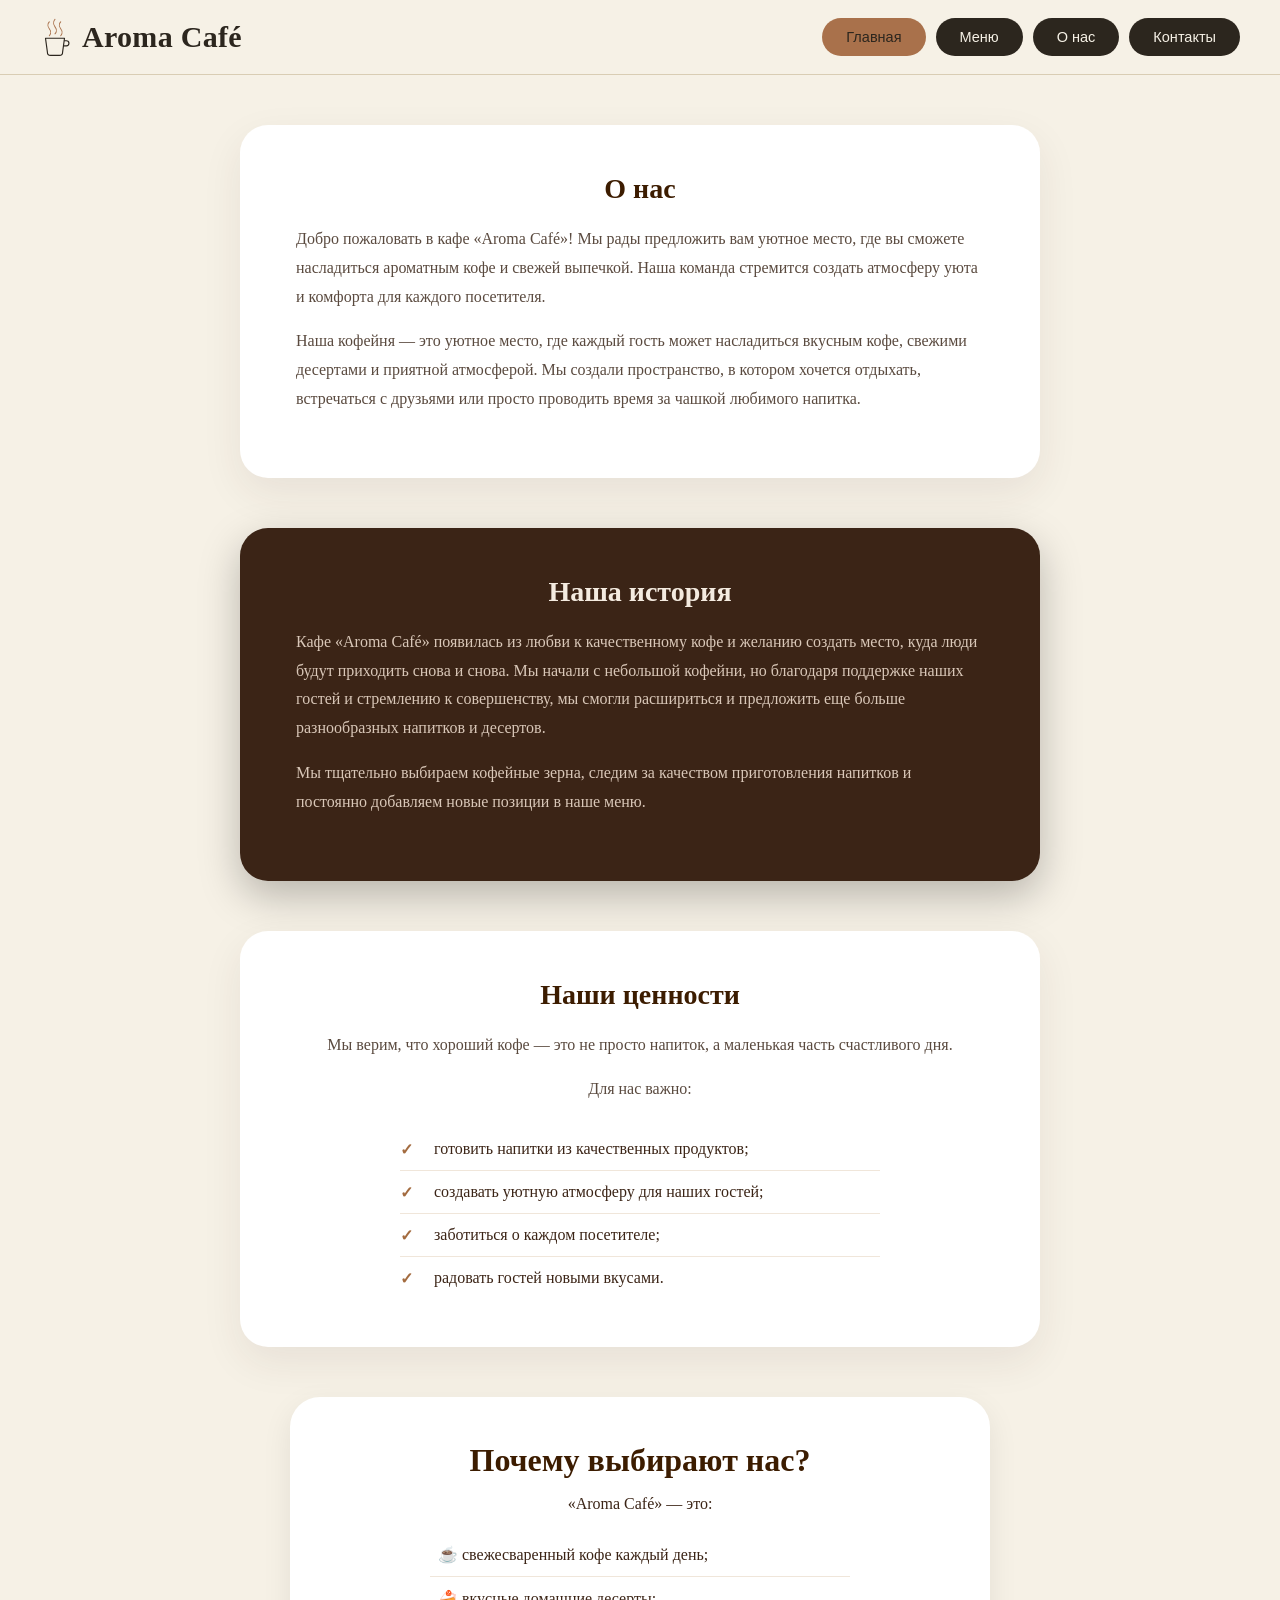
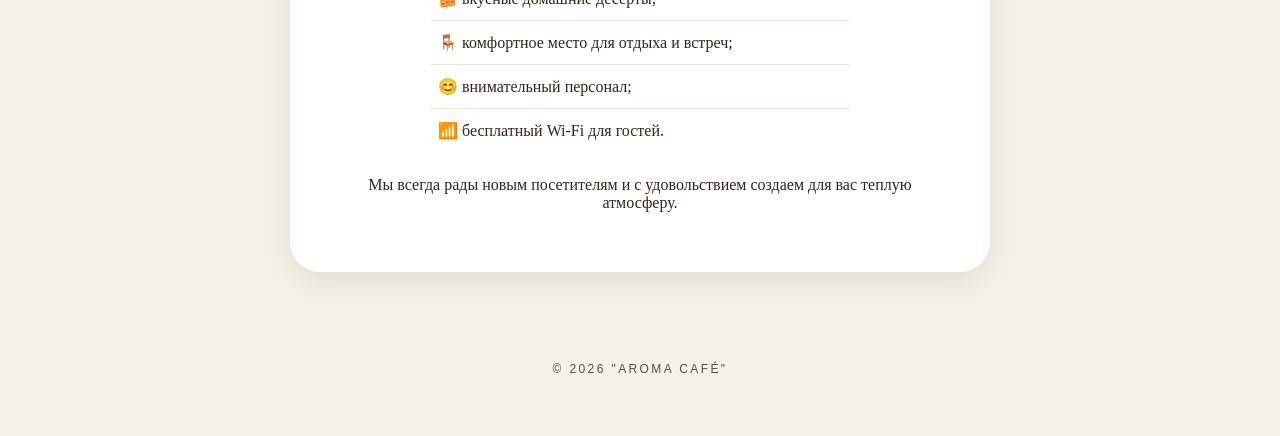
==== about.html @ 054bdc5b "Add files via upload" ====
<!DOCTYPE html>
<html lang="ru">
    <head>
    <meta charset="UTF-8">
    <meta name="viewport" content="width=device-width, initial-scale=1.0">
    <title>О кафе  </title>
    <link rel="stylesheet" href="style.css">
</head>
<body>
   <header>
    <a href="#" class="brand">
      <svg viewBox="0 0 46 60" fill="none" xmlns="http://www.w3.org/2000/svg">
        <path d="M14 6C14 6 9 11 14 17C19 23 14 28 14 28" stroke="#a9714b" stroke-width="1.6" stroke-linecap="round"/>
        <path d="M23 2C23 2 18 8 23 14C28 20 23 25 23 25" stroke="#a9714b" stroke-width="1.6" stroke-linecap="round"/>
        <path d="M32 6C32 6 27 11 32 17C37 23 32 28 32 28" stroke="#a9714b" stroke-width="1.6" stroke-linecap="round"/>
        <path d="M8 32H38L35 54C35 56.7614 32.7614 59 30 59H16C13.2386 59 11 56.7614 11 54L8 32Z" stroke="#2c261e" stroke-width="1.8" stroke-linejoin="round"/>
        <path d="M38 36H41C43.2091 36 45 37.7909 45 40C45 42.2091 43.2091 44 41 44H36.5" stroke="#2c261e" stroke-width="1.8" stroke-linecap="round"/>
      </svg>
      <span>Aroma Сafé</span>
    </a>
    <nav>
      <a href="index.html" class="active">Главная</a>
      <a href="menu.html">Меню</a>
      <a href="about.html">О нас</a>
      <a href="contact.html">Контакты</a>
    </nav>
  </header>
        <main>
            <section class="about-us ">
<h2>О нас</h2>
<p>Добро пожаловать в кафе «Aroma Сafé»! Мы рады предложить вам уютное место, где вы сможете насладиться ароматным кофе и свежей выпечкой. Наша команда стремится создать атмосферу уюта и комфорта для каждого посетителя.</p>
<p>Наша кофейня — это уютное место, где каждый гость может насладиться вкусным кофе, свежими десертами и приятной атмосферой. Мы создали пространство, в котором хочется отдыхать, встречаться с друзьями или просто проводить время за чашкой любимого напитка.</p>
</section>
<section class="history ">
<h2>Наша история</h2>
<p>Кафе «Aroma Сafé» появилась из любви к качественному кофе и желанию создать место, куда люди будут приходить снова и снова. Мы начали с небольшой кофейни, но благодаря поддержке наших гостей и стремлению к совершенству, мы смогли расшириться и предложить еще больше разнообразных напитков и десертов.</p>
<p>Мы тщательно выбираем кофейные зерна, следим за качеством приготовления напитков и постоянно добавляем новые позиции в наше меню.</p>
</section>
<section class="values ">
<h2>Наши ценности</h2>
<p>Мы верим, что хороший кофе — это не просто напиток, а маленькая часть счастливого дня.</p>
<p>Для нас важно:</p>
<ul>
    <li>готовить напитки из качественных продуктов;</li>
    <li>создавать уютную атмосферу для наших гостей;</li>  
    <li>заботиться о каждом посетителе;</li>
    <li>радовать гостей новыми вкусами.</li>
    </ul>
</section>
<section class="why-choose-us">
    <h2>Почему выбирают нас?</h2>
    <p>«Aroma Сafé» — это:</p>
    <ul>
        <li>☕ свежесваренный кофе каждый день; </li>
        <li>🍰 вкусные домашние десерты; </li>
        <li>🪑 комфортное место для отдыха и встреч;</li>
        <li>😊 внимательный персонал;</li>
        <li>📶 бесплатный Wi-Fi для гостей.</li>
        </ul>
        <p>Мы всегда рады новым посетителям и с удовольствием создаем для вас теплую атмосферу.</p>
</section>
</main>
<footer>© 2026 "Aroma Сafé"</footer>
</body>
</html>
---- style.css ----
body {
    font-family: Arial, sans-serif;
    background-color: #fbf9f7;
    color: #3b2416;
}
 header{
    position: sticky;
    top: 0;
    z-index: 50;
    display:flex;
    align-items:center;
    justify-content:space-between;
    gap: 24px;
    padding: 18px 40px;
    background: var(--cream);
    border-bottom: 1px solid var(--line);
  }
 
  .brand{
    display:flex;
    align-items:center;
    gap: 12px;
    text-decoration:none;
    color: var(--ink);
  }
  .brand svg{ width: 30px; height: 38px; flex-shrink: 0; }
  .brand span{
    font-family:'Playfair Display', serif;
    font-weight: 600;
    font-size: 30px;
    letter-spacing: 0.01em;
  }
 
  nav{
    display:flex;
    align-items:center;
    gap: 10px;
    flex-wrap: wrap;
  }
  nav a{
    font-family:'Jost', sans-serif;
    font-size: 14.5px;
    font-weight: 500;
    color: var(--cream);
    text-decoration:none;
    background: var(--ink);
    padding: 11px 24px;
    border-radius: 999px;
    transition: background .25s ease, color .25s ease;
    white-space: nowrap;
  }
  nav a:hover{ background: #46392a; }
  nav a.active{
    background: var(--copper);
    color: var(--ink);
  }
 
  @media (max-width: 720px){
    header{
      flex-direction: column;
      align-items: flex-start;
      padding: 16px 20px;
    }
    nav{ width: 100%; justify-content: flex-start; }
    nav a{ padding: 9px 16px; font-size: 13.5px; }
  }
.hero {
    min-height: 100vh;
    display: flex;
    align-items: center;
    padding-left: 100px;
    padding-top: 90px;
    position: relative;
    overflow: hidden;
}

.hero-image {
    position: absolute;
    width: 100%;
    height: 100%;
    top: 0;
    left: 0;
}

.hero-image img {
    width: 100%;
    height: 100%;
    object-fit: cover;
    object-position: center;
}

.hero-content {
    color: white;
    position: relative;
    z-index: 2;
    max-width: 650px;
}

.hero-content h1{

    font-size:65px;

    line-height:1.2;

}

.hero-content p{

    margin:30px 0;

    font-size:22px;

    line-height:1.7;

}
.hero-btn{

    display:inline-block;

    padding:18px 40px;

    background:white;

    color:black;

    border-radius:10px;

    text-decoration:none;

}

main {
    padding-top: 0px;
}
.abouting{
    background: var(--bg-card);
    max-width: 900px;
    width: 100%;
    border-radius: 32px;
    padding: 40px 40px 56px;
    box-shadow: 0 20px 50px rgba(62, 42, 32, 0.08);
}

 .about-image{
    flex:1;
}

.about-image img{
    width: 800px;
    height: 300px;
    border-radius:25px;
    box-shadow:0 15px 40px rgba(0,0,0,.2);
    transition:.5s;
}

.about-image img:hover{
    transform:scale(1.04);
}
.about-text{
  text-align: center;
  flex:1;
}

.about-text h2{
  font-family: 'Fraunces', serif;
    font-weight: 600;
    font-size: clamp(28px, 4vw, 40px);
    color: var(--coffee-heading);
    margin: 0 0 28px;
    position: relative;
    display: inline-block;
}

.about-text h2::after{
  content: "";
    display: block;
    width: 46px;
    height: 3px;
    background: var(--coffee-btn);
    border-radius: 2px;
    margin: 14px auto 0;
    opacity: 0.6;
}

.about-text p{
  color: var(--coffee-body);
    font-size: 17px;
    line-height: 1.7;
    max-width: 640px;
    margin: 0 auto 18px;
  }

.about-text p:last-of-type{
  margin-bottom: 34px;
}

.button{
  display: inline-block;
  background: #5B3D2A;
  color: #F7F1E8;
  font-family: 'Nunito Sans', sans-serif;
  font-weight: 700;
  font-size: 15px;
  letter-spacing: 0.3px;
  text-decoration: none;
  padding: 15px 34px;
  border-radius: 999px;
  border: none;
  cursor: pointer;
  transition: background 0.25s ease, transform 0.25s ease, box-shadow 0.25s ease;
  box-shadow: 0 8px 20px rgba(91, 61, 42, 0.25);
}

.button:hover{
  background: #452D1E;
  transform: translateY(-2px);
  box-shadow: 0 12px 26px rgba(91, 61, 42, 0.32);
}

.button:focus-visible{
  outline: 3px solid #C9A27A;
  outline-offset: 3px;
}

@media (max-width: 640px){
  .abouting{
    padding: 24px 20px 40px;
    border-radius: 24px;
  }
  
  .about-text p{
    font-size: 15.5px;
  }
}
.buttons {
    padding: 12px 24px;
    background-color: #6f4e37 ;
    color: #fff;
    text-decoration: none;
    border-radius: 24px;
    font-size: 15px;
    font-weight: 600;
    cursor: pointer;
    width: 180px;
    display: block;
    text-align: center;
     margin: 30px auto;
}
.buttons:hover {
    background-color: #5a3e2d;
}
.advantages{
    padding: 80px 40px;
    text-align: center;
}

.advantages h2{
    font-size: 40px;
    color: #5b3a29;
    margin-bottom: 50px;
}

.advantages-container{
    display: flex;
    justify-content: center;
    flex-wrap: nowrap;
    gap: 20px;
    max-width: 1200px;
    margin: 0 auto;
}

.advantage-card{
    flex: 1 1 0;
    min-width: 0;
    padding: 36px 24px;
    background: #fff;
    border-radius: 20px;
    box-shadow: 0 8px 24px rgba(62, 42, 32, 0.06);
    transition: transform 0.3s ease, box-shadow 0.3s ease;
}

.advantage-card:hover{
    transform: translateY(-8px);
    box-shadow: 0 16px 36px rgba(62, 42, 32, 0.14);
}

.icon{
    width: 48px;
    height: 48px;
    display: flex;
    align-items: center;
    justify-content: center;
    margin: 0 auto 16px;
    background: #F4EBE0;
    border-radius: 50%;
    font-size: 20px;
}

.advantage-card h3{
    margin-bottom: 12px;
    color: #6f4e37;
    font-size: 18px;
}

.advantage-card p{
    color: #666;
    line-height: 1.6;
    font-size: 15px;
}
.abouting {
    background-color: #ffffff;
    padding: 30px;
    text-align: center;
    border-radius: 50px;
    margin: 30px auto;
    display: flex;
    flex-direction: column;
    align-items: center;
}
.about-intro {
    background-color: #ffffff;
    font-size: 20px;
    display: flex;
    flex-direction: column;
    align-items: center;
    color: #342419;
    margin-bottom: 20px;
    text-align: center;
    border-radius: 40px;
    padding: 30px;
    margin: 30px auto;
}
.font {
    font-size: 40px;
    color: #3b2416;
}
.contacts{
    padding: 80px 40px;
    text-align: center;
}

.contacts h2{
    font-size: 40px;
    color: #5b3a29;
    margin-bottom: 50px;
}

.contact-container{
    display: flex;
    justify-content: center;
    align-items: stretch;
    gap: 30px;
    max-width: 1100px;
    margin: 0 auto;
}

.contact-card{
    background: #fff;
    padding: 40px;
    border-radius: 24px;
    box-shadow: 0 10px 30px rgba(62, 42, 32, 0.08);
    flex: 1;
    text-align: left;
    display: flex;
    flex-direction: column;
    justify-content: center;
}

.contact-item{
    display: flex;
    align-items: flex-start;
    gap: 18px;
    margin-bottom: 28px;
}

.contact-item:last-child{
    margin-bottom: 0;
}

.contact-item span{
    width: 44px;
    height: 44px;
    flex-shrink: 0;
    display: flex;
    align-items: center;
    justify-content: center;
    background: #F4EBE0;
    border-radius: 50%;
    font-size: 20px;
}

.contact-item h3{
    margin: 0 0 4px;
    color: #6f4e37;
    font-size: 17px;
}

.contact-item p{
    margin: 0;
    color: #555;
    font-size: 15px;
    line-height: 1.6;
}

.map{
    flex: 1;
    display: flex;
    flex-direction: column;
}

.map h3{
    color: #6f4e37;
    font-size: 20px;
    margin: 0 0 16px;
    text-align: center;
}

.map iframe{
    width: 100%;
    flex: 1;
    border-radius: 24px;
    box-shadow: 0 10px 30px rgba(62, 42, 32, 0.08);
    display: block;
}
.footer p {
    background-color: #f8f1e7;
    color: #000000;
    text-align: center;
    padding: 20px 0;
}
:root{
    --cream: #f6f1e6;
    --cream-deep: #efe7d6;
    --ink: #2c261e;
    --ink-soft: #57503f;
    --copper: #a9714b;
    --copper-soft: #c79068;
    --line: #d9cdb4;
  }

  *{box-sizing:border-box; margin:0; padding:0;}

  body{
    background: var(--cream);
    color: var(--ink);
    font-family:'Cormorant Garamond', serif;
    -webkit-font-smoothing: antialiased;
  }

  .eyebrow{
    font-family:'Jost', sans-serif;
    font-size: 13px;
    letter-spacing: 0.35em;
    text-transform: uppercase;
    color: var(--copper);
    font-weight: 500;
  }

  .hero{
    min-height: 92vh;
    display:flex;
    flex-direction:column;
    align-items:center;
    justify-content:center;
    text-align:center;
    padding: 60px 24px;
    position:relative;
    overflow:hidden;
  }

  .hero::before{
    content:"";
    position:absolute;
    top:-120px; left:50%;
    transform:translateX(-50%);
    width:560px; height:560px;
    background: radial-gradient(circle, rgba(169,113,75,0.10) 0%, rgba(169,113,75,0) 70%);
    pointer-events:none;
  }

  .steam{
    width: 46px;
    height: 60px;
    margin-bottom: 22px;
    opacity: 0.85;
  }

  .hero .eyebrow{ margin-bottom: 22px; }

  .hero h1{
    font-family:'Playfair Display', serif;
    font-weight: 500;
    font-size: clamp(48px, 9vw, 92px);
    line-height: 1;
    letter-spacing: -0.01em;
  }
  .hero h1 em{
    font-style: italic;
    font-weight: 500;
    color: var(--copper);
  }

  .divider{
    display:flex;
    align-items:center;
    gap: 14px;
    margin: 34px 0 22px;
  }
  .divider .bar{
    width: 90px;
    height: 1px;
    background: var(--line);
  }
  .divider .diamond{
    width: 7px; height: 7px;
    background: var(--copper);
    transform: rotate(45deg);
  }

  .menu-link{
    font-family:'Jost', sans-serif;
    font-size: 13px;
    letter-spacing: 0.3em;
    text-transform: uppercase;
    color: var(--ink);
    text-decoration:none;
    font-weight: 500;
    border-bottom: 1px solid var(--ink);
    padding-bottom: 4px;
    transition: color .25s ease, border-color .25s ease;
  }
  .menu-link:hover{ color: var(--copper); border-color: var(--copper); }

  /* ---------- MENU ---------- */
  .menu-section{
    max-width: 980px;
    margin: 0 auto;
    padding: 100px 24px 120px;
  }

  .menu-header{
    text-align:center;
    margin-bottom: 70px;
  }
  .menu-header .eyebrow{ margin-bottom: 18px; }
  .menu-header h2{
    font-family:'Playfair Display', serif;
    font-style: italic;
    font-weight: 500;
    font-size: clamp(36px, 5vw, 54px);
    color: var(--ink);
  }

  .category{
    margin-bottom: 76px;
  }
  .category:last-child{ margin-bottom: 0; }

  .category-title{
    display:flex;
    align-items:center;
    gap: 18px;
    margin-bottom: 40px;
  }
  .category-title h3{
    font-family:'Playfair Display', serif;
    font-weight: 600;
    font-size: 28px;
    letter-spacing: 0.06em;
    text-transform: uppercase;
    color: var(--copper);
    white-space: nowrap;
  }
  .category-title .rule{
    flex:1;
    height:1px;
    background: var(--line);
  }

  .items{
    display:grid;
    grid-template-columns: 1fr 1fr;
    column-gap: 56px;
    row-gap: 34px;
  }

  .item{
    display:flex;
    flex-direction:column;
  }
  .item-top{
    display:flex;
    align-items:baseline;
    gap: 10px;
  }
  .item-name{
    font-family:'Playfair Display', serif;
    font-weight: 500;
    font-size: 22px;
    color: var(--ink);
    white-space: nowrap;
  }
  .item-leader{
    flex:1;
    border-bottom: 1.5px dotted var(--line);
    transform: translateY(-5px);
  }
  .item-price{
    font-family:'Jost', sans-serif;
    font-size: 17px;
    font-weight: 500;
    color: var(--copper);
    white-space: nowrap;
  }
  .item-desc{
    margin-top: 6px;
    font-size: 17px;
    line-height: 1.45;
    color: var(--ink-soft);
    font-style: italic;
  }

  footer{
    text-align:center;
    padding: 40px 24px 60px;
    font-family:'Jost', sans-serif;
    font-size: 12px;
    letter-spacing: 0.2em;
    text-transform: uppercase;
    color: var(--ink-soft);
  }

  @media (max-width: 640px){
    .items{ grid-template-columns: 1fr; }
    .menu-section{ padding: 70px 20px 90px; }
    .category-title h3{ font-size: 22px; }
  }
    
.special-offers{
    max-width: 700px;
    width: 90%;
    margin: 60px auto;
    padding: 48px 56px;
    background: #fff;
    border-radius: 28px;
    box-shadow: 0 20px 50px rgba(0, 0, 0, 0.2);
    text-align: center;
}

.special-offers h2{
    color: #5b3a29;
    font-size: 28px;
    margin: 0 0 16px;
}

.special-offers > p{
    color: #555;
    font-size: 16px;
    line-height: 1.7;
    max-width: 560px;
    margin: 0 auto 24px;
}

.special-offers ul{
    list-style: none;
    padding: 0;
    margin: 0 auto 28px;
    max-width: 480px;
    text-align: left;
}

.special-offers li{
    padding: 14px 0 14px 34px;
    position: relative;
    border-bottom: 1px solid #f0e6da;
    color: #444;
    font-size: 15px;
}

.special-offers li:last-child{
    border-bottom: none;
}

.special-offers li::before{
    content: "☕";
    position: absolute;
    left: 0;
    top: 12px;
}
.special-offers {
    background-color: #fbfbfbfe;
    padding: 20px;
    border-radius: 20px;
    margin-top: 30px;
    font-family: Arial, sans-serif;
    font-size: 17px;
}
.why-choose-us{
    background: #ffffff;
    text-align: center;
    border-radius: 30px;
    max-width: 700px;
    margin: 50px auto;
    padding: 45px 40px 40px;
    box-shadow: 0 10px 30px rgba(0,0,0,.08);
}

.why-choose-us h2{
    color: #3c1c00;
    font-size: 32px;
    margin-bottom: 16px;
}

.why-choose-us > p{
    color: #3b2416;
    font-size: 16px;
    margin-bottom: 20px;
}

.why-choose-us ul{
    list-style: none;
    padding: 0;
    margin: 0 auto 24px;
    max-width: 420px;
    text-align: left;
}

.why-choose-us li{
    padding: 12px 0 12px 8px;
    font-size: 16px;
    color: #3b2416;
    border-bottom: 1px solid #f0e6da;
}

.why-choose-us li:last-child{
    border-bottom: none;
}
.about-us,
.history,
.values{
    max-width: 800px;
    margin: 50px auto;
    padding: 48px 56px;
    border-radius: 28px;
    text-align: left;
}

.about-us h2,
.history h2,
.values h2{
    font-family: Georgia, serif;
    font-size: 28px;
    margin: 0 0 20px;
    text-align: center;
}

.about-us p,
.history p,
.values p{
    font-size: 16px;
    line-height: 1.8;
    margin: 0 0 16px;
}

/* блок 1 — светлый, "визитка" */
.about-us{
    background: #fff;
    box-shadow: 0 15px 40px rgba(62, 42, 32, 0.08);
}
.about-us h2{
    color: #3c1c00;
}
.about-us p{
    color: #5a4a3f;
}

/* блок 2 — тёмный акцент, "история" читается как рассказ */
.history{
    background: #3b2416;
    box-shadow: 0 15px 40px rgba(0, 0, 0, 0.25);
}
.history h2{
    color: #f4ebe0;
}
.history p{
    color: #d9c7b8;
}

/* блок 3 — светлый, но с выделенным списком-манифестом */
.values{
    background: #fff;
    box-shadow: 0 15px 40px rgba(62, 42, 32, 0.08);
    text-align: center;
}
.values h2{
    color: #3c1c00;
}
.values > p{
    color: #5a4a3f;
    text-align: center;
}

.values ul{
    list-style: none;
    padding: 0;
    margin: 24px auto 0;
    max-width: 480px;
    text-align: left;
}

.values li{
    padding: 12px 0 12px 34px;
    position: relative;
    color: #3b2416;
    font-size: 16px;
    border-bottom: 1px solid #f0e6da;
}

.values li:last-child{
    border-bottom: none;
}

.values li::before{
    content: "✓";
    position: absolute;
    left: 0;
    color: #a36b3f;
    font-weight: bold;
}
.advantages{
    padding:80px 40px;
    text-align:center;
}

.advantages h2{
    font-size:40px;
    color:#5b3a29;
    margin-bottom:50px;
}

.advantages-container{
    display:flex;
    justify-content:center;
    flex-wrap:wrap;
    gap:30px;
}

.advantage-card{
    width:250px;
    padding:30px;
    background:white;
    border-radius:20px;
    box-shadow:0 10px 25px rgba(0,0,0,.15);
    transition:.3s;
}

.advantage-card:hover{
    transform:translateY(-10px);
    box-shadow:0 15px 35px rgba(0,0,0,.2);
}

.icon{
    font-size:50px;
    margin-bottom:20px;
}

.advantage-card h3{
    margin-bottom:15px;
    color:#6f4e37;
}

.advantage-card p{
    color:#666;
    line-height:1.6;
}
 .contact-section{
    max-width: 1100px;
    margin: 0 auto;
    padding: 100px 24px 60px;
  }
 
  .contact-grid{
    display:grid;
    grid-template-columns: 1fr 1fr;
    gap: 32px;
  }
 
  .contact-card{
    border-radius: 22px;
    padding: 46px 44px;
  }
  .contact-card.light{
    background: #fff;
    box-shadow: 0 18px 40px rgba(44,38,30,0.06);
  }
  .contact-card.dark{
    background: var(--ink);
    color: var(--cream);
  }
 
  .contact-card h2{
    font-family:'Playfair Display', serif;
    font-weight: 600;
    font-size: 26px;
    margin-bottom: 18px;
    color: var(--ink);
  }
  .contact-card.dark h2{ color: var(--cream); }
 
  .contact-card > p{
    font-size: 17px;
    line-height: 1.65;
    color: var(--ink-soft);
  }
 
  .contact-item{
    display:flex;
    align-items:flex-start;
    gap: 16px;
    margin-top: 26px;
  }
  .contact-item:first-of-type{ margin-top: 30px; }
  .contact-item .icon-badge{
    width: 44px;
    height: 44px;
    border-radius: 50%;
    background: rgba(255,255,255,0.08);
    display:flex;
    align-items:center;
    justify-content:center;
    flex-shrink:0;
  }
  .contact-item .icon-badge svg{ width: 19px; height: 19px; }
  .contact-item .label{
    font-family:'Jost', sans-serif;
    font-size: 12px;
    letter-spacing: 0.15em;
    text-transform: uppercase;
    color: var(--copper-soft);
    margin-bottom: 4px;
  }
  .contact-item .value{
    font-family:'Playfair Display', serif;
    font-weight: 600;
    font-size: 18px;
    color: var(--cream);
  }
 
  .hours-section{
    max-width: 1100px;
    margin: 0 auto;
    padding: 40px 24px 120px;
    text-align:center;
  }
  .hours-section h2{
    font-family:'Playfair Display', serif;
    font-weight: 600;
    font-size: 34px;
    margin-bottom: 48px;
  }
  .hours-grid{
    display:grid;
    grid-template-columns: 1fr 1fr;
    gap: 28px;
    max-width: 720px;
    margin: 0 auto;
  }
  .hours-card{
    border-radius: 20px;
    padding: 38px 24px;
  }
  .hours-card.light{
    background: #fff;
    box-shadow: 0 18px 40px rgba(44,38,30,0.06);
  }
  .hours-card.dark{
    background: var(--ink);
    color: var(--cream);
  }
  .hours-card .label{
    font-family:'Jost', sans-serif;
    font-size: 12.5px;
    letter-spacing: 0.2em;
    text-transform: uppercase;
    color: var(--copper);
    margin-bottom: 14px;
  }
  .hours-card.dark .label{ color: var(--copper-soft); }
  .hours-card .time{
    font-family:'Playfair Display', serif;
    font-weight: 600;
    font-size: 32px;
    margin-bottom: 10px;
  }
  .hours-card .days{
    font-size: 16px;
    font-style: italic;
    color: var(--ink-soft);
  }
  .hours-card.dark .days{ color: #cfc4b0; }
 
  @media (max-width: 760px){
    .contact-grid{ grid-template-columns: 1fr; }
    .hours-grid{ grid-template-columns: 1fr; }
    .contact-card{ padding: 34px 26px; }
  }
  .value a {
    color: #fbf6f2;
    text-decoration: none;
    font-weight: bold;
}

.contacts a:hover {
    text-decoration: underline;
    color: #8b5e3c;
}
.specials{
    text-align:center;
    padding:70px 30px;
}

.cards{
    display:flex;
    justify-content:center;
    gap:35px;
    flex-wrap:wrap;
    margin-top:40px;
}

.card{
    width:320px;
    background:white;
    border-radius:20px;
    overflow:hidden;
    box-shadow:0 10px 30px rgba(0,0,0,.15);
    transition:.4s;
    cursor:pointer;
}

.card img{
    width:100%;
    height:220px;
    object-fit:cover;
}

.card h3{
    margin-top:20px;
}

.card p{
    padding:15px 20px 25px;
    color:#666;
}
.card{
    transition:.4s;
}

.card img{
    transition:.5s;
}

.card.active{
    transform:scale(1.05);
}

.card.active img{
    transform:scale(1.1);
}
.abouting{
    display:flex;
    align-items:center;
    justify-content:space-between;
    gap:60px;

    padding:80px;
    margin:70px auto;

    max-width:1200px;
}

.about-text{
    flex:1;
}

.about-text h2{
    font-size:42px;
    color:#5b3a29;
    margin-bottom:20px;
}

.about-text p{
    font-size:18px;
    line-height:1.8;
    color:#555;
    margin-bottom:18px;
}

.about-image{
    flex:1;
}

.about-image img{
    width: 800px;
    height: 300px;
    border-radius:25px;
    box-shadow:0 15px 40px rgba(0,0,0,.2);
    transition:.5s;
}

.about-image img:hover{
    transform:scale(1.04);
}
.map{
    margin-top:40px;
    display:flex;
    justify-content:center;
}

.map iframe{
    border-radius:25px;
    box-shadow:0 10px 30px rgba(0,0,0,.2);
}
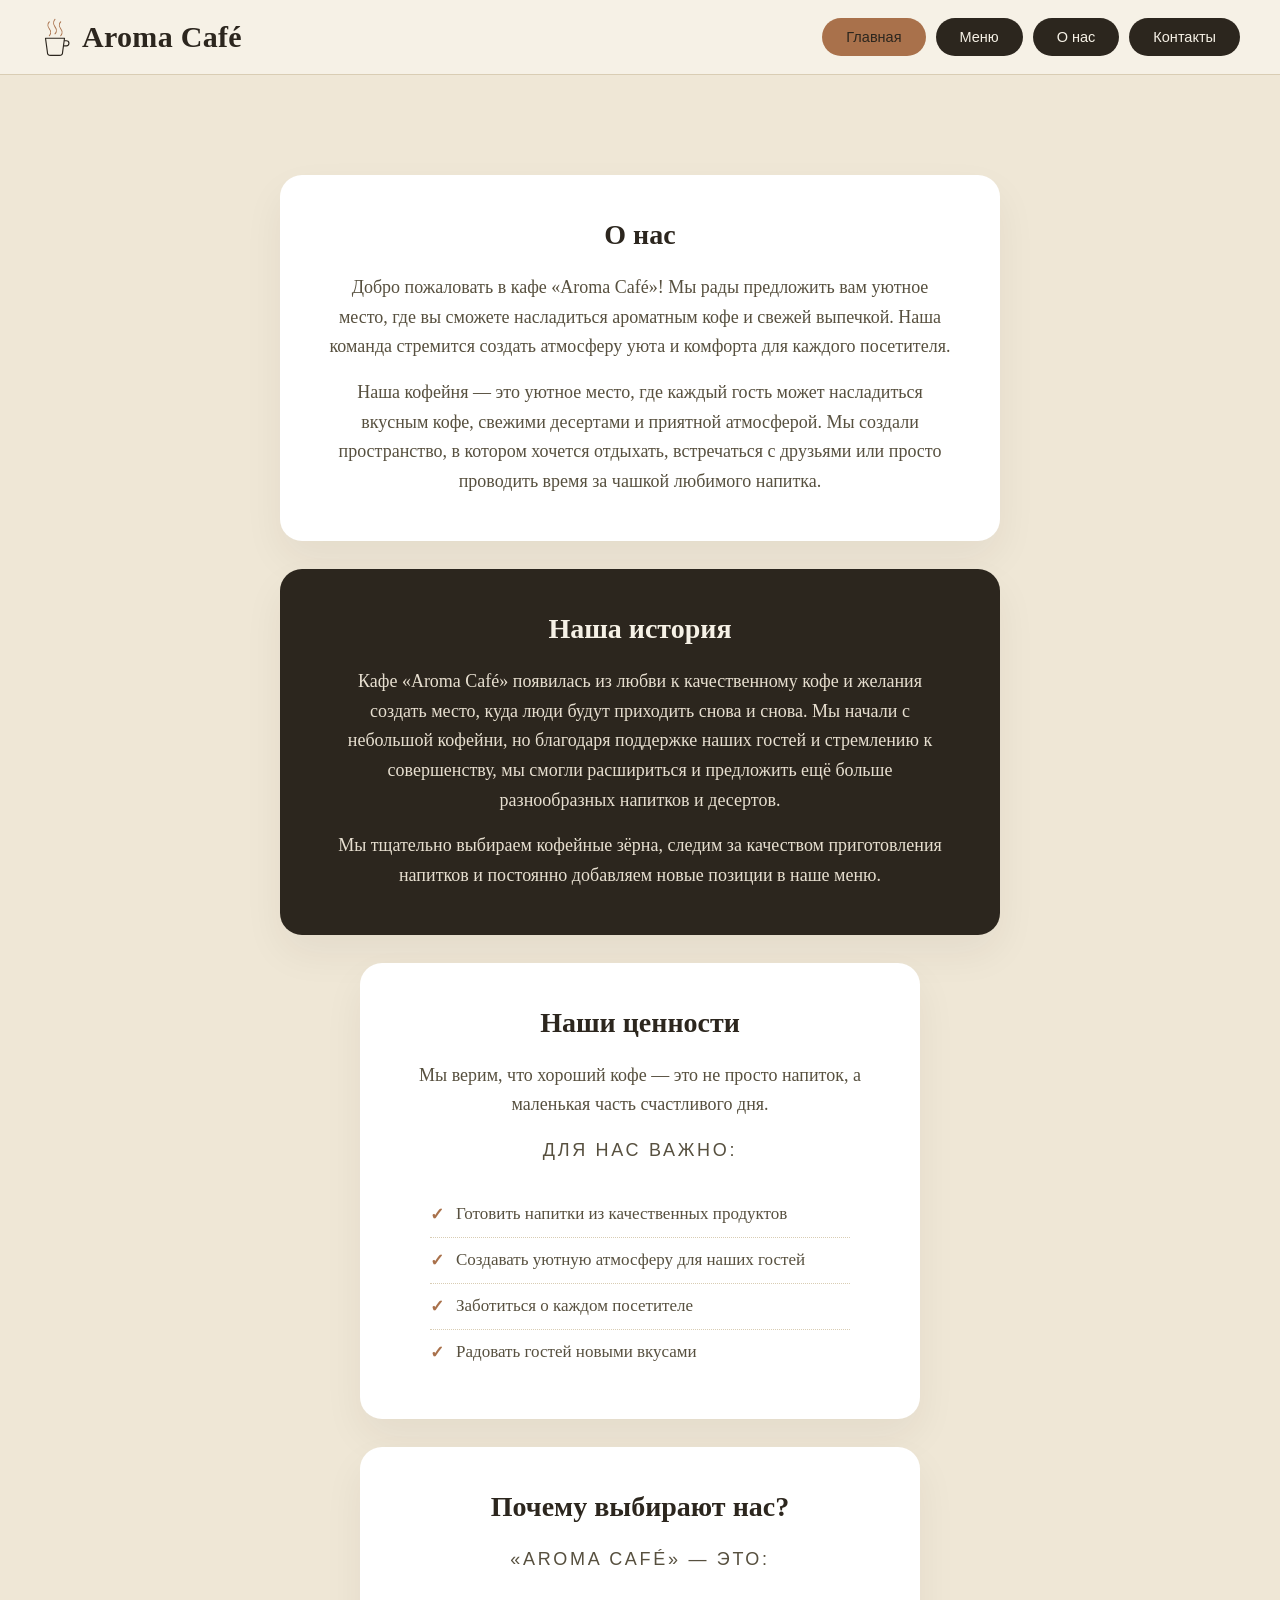
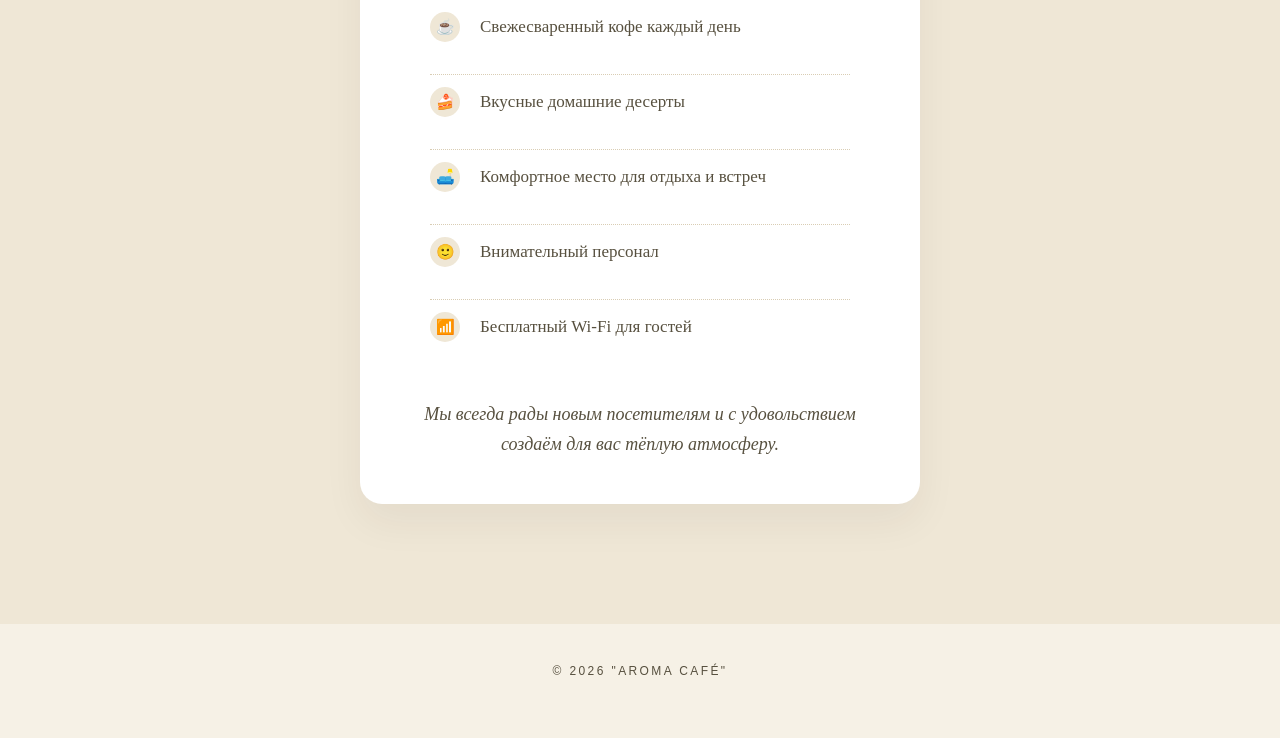
==== commit 26060831: "Add files via upload" ====
--- a/about.html
+++ b/about.html
@@ -26,38 +26,47 @@
     </nav>
   </header>
         <main>
-            <section class="about-us ">
+            <section class="about-section" id="about">
+    <div class="about-wrap">
+ 
+      <div class="about-card">
 <h2>О нас</h2>
-<p>Добро пожаловать в кафе «Aroma Сafé»! Мы рады предложить вам уютное место, где вы сможете насладиться ароматным кофе и свежей выпечкой. Наша команда стремится создать атмосферу уюта и комфорта для каждого посетителя.</p>
+        <p>Добро пожаловать в кафе «Aroma Сafé»! Мы рады предложить вам уютное место, где вы сможете насладиться ароматным кофе и свежей выпечкой. Наша команда стремится создать атмосферу уюта и комфорта для каждого посетителя.</p>
 <p>Наша кофейня — это уютное место, где каждый гость может насладиться вкусным кофе, свежими десертами и приятной атмосферой. Мы создали пространство, в котором хочется отдыхать, встречаться с друзьями или просто проводить время за чашкой любимого напитка.</p>
-</section>
-<section class="history ">
+      </div>
+ 
+      <div class="about-card dark">
 <h2>Наша история</h2>
-<p>Кафе «Aroma Сafé» появилась из любви к качественному кофе и желанию создать место, куда люди будут приходить снова и снова. Мы начали с небольшой кофейни, но благодаря поддержке наших гостей и стремлению к совершенству, мы смогли расшириться и предложить еще больше разнообразных напитков и десертов.</p>
-<p>Мы тщательно выбираем кофейные зерна, следим за качеством приготовления напитков и постоянно добавляем новые позиции в наше меню.</p>
-</section>
-<section class="values ">
+        <p>Кафе «Aroma Сafé» появилась из любви к качественному кофе и желания создать место, куда люди будут приходить снова и снова. Мы начали с небольшой кофейни, но благодаря поддержке наших гостей и стремлению к совершенству, мы смогли расшириться и предложить ещё больше разнообразных напитков и десертов.</p>
+        <p>Мы тщательно выбираем кофейные зёрна, следим за качеством приготовления напитков и постоянно добавляем новые позиции в наше меню.</p>
+      </div>
+ 
+      <div class="about-card narrow">
 <h2>Наши ценности</h2>
-<p>Мы верим, что хороший кофе — это не просто напиток, а маленькая часть счастливого дня.</p>
-<p>Для нас важно:</p>
-<ul>
-    <li>готовить напитки из качественных продуктов;</li>
-    <li>создавать уютную атмосферу для наших гостей;</li>  
-    <li>заботиться о каждом посетителе;</li>
-    <li>радовать гостей новыми вкусами.</li>
+        <p class="about-lead">Мы верим, что хороший кофе — это не просто напиток, а маленькая часть счастливого дня.</p>
+        <p class="about-sub">Для нас важно:</p>
+        <ul class="check-list">
+          <li><span class="mark">✓</span> Готовить напитки из качественных продуктов</li>
+          <li><span class="mark">✓</span> Создавать уютную атмосферу для наших гостей</li>
+          <li><span class="mark">✓</span> Заботиться о каждом посетителе</li>
+          <li><span class="mark">✓</span> Радовать гостей новыми вкусами</li>
     </ul>
-</section>
-<section class="why-choose-us">
+      </div>
+ 
+      <div class="about-card narrow">
     <h2>Почему выбирают нас?</h2>
-    <p>«Aroma Сafé» — это:</p>
-    <ul>
-        <li>☕ свежесваренный кофе каждый день; </li>
-        <li>🍰 вкусные домашние десерты; </li>
-        <li>🪑 комфортное место для отдыха и встреч;</li>
-        <li>😊 внимательный персонал;</li>
-        <li>📶 бесплатный Wi-Fi для гостей.</li>
+        <p class="about-sub">«Aroma Сafé» — это:</p>
+        <ul class="perk-list">
+          <li><span class="icon">☕</span> Свежесваренный кофе каждый день</li>
+          <li><span class="icon">🍰</span> Вкусные домашние десерты</li>
+          <li><span class="icon">🛋️</span> Комфортное место для отдыха и встреч</li>
+          <li><span class="icon">🙂</span> Внимательный персонал</li>
+          <li><span class="icon">📶</span> Бесплатный Wi-Fi для гостей</li>
         </ul>
-        <p>Мы всегда рады новым посетителям и с удовольствием создаем для вас теплую атмосферу.</p>
+        <p class="about-closing">Мы всегда рады новым посетителям и с удовольствием создаём для вас тёплую атмосферу.</p>
+      </div>
+ 
+    </div>
 </section>
 </main>
 <footer>© 2026 "Aroma Сafé"</footer>
--- a/style.css
+++ b/style.css
@@ -132,30 +132,34 @@
 main {
     padding-top: 0px;
 }
-.abouting{
+  .abouting {
+  display: flex;
+  flex-direction: column;
+  gap: 24px; 
     background: var(--bg-card);
-    max-width: 900px;
-    width: 100%;
+    max-width: 100px;
     border-radius: 32px;
     padding: 40px 40px 56px;
     box-shadow: 0 20px 50px rgba(62, 42, 32, 0.08);
 }
 
- .about-image{
-    flex:1;
-}
-
-.about-image img{
-    width: 800px;
-    height: 300px;
-    border-radius:25px;
-    box-shadow:0 15px 40px rgba(0,0,0,.2);
-    transition:.5s;
-}
-
-.about-image img:hover{
-    transform:scale(1.04);
-}
+.about-image {
+  
+  width: 100%;
+  max-width: 700px;
+  margin: 0 auto;   /* убрали 24px снизу — отступ теперь только через gap */
+  border-radius: 24px;
+  overflow: hidden;
+}
+
+.about-image img {
+  width: 100%;
+  height: 100%;
+  object-fit: cover;
+  object-position: center 60%;  /* сдвигаем фокус ниже, на стойку/кофе, а не на потолок */
+  filter: brightness(1.15) saturate(1.1); /* немного светлее и теплее */
+}
+
 .about-text{
   text-align: center;
   flex:1;
@@ -169,7 +173,9 @@
     margin: 0 0 28px;
     position: relative;
     display: inline-block;
-}
+
+}
+
 
 .about-text h2::after{
   content: "";
@@ -250,62 +256,50 @@
     background-color: #5a3e2d;
 }
 .advantages{
-    padding: 80px 40px;
-    text-align: center;
+    padding:80px 40px;
+    text-align:center;
 }
 
 .advantages h2{
-    font-size: 40px;
-    color: #5b3a29;
-    margin-bottom: 50px;
+    font-size:40px;
+    color:#5b3a29;
+    margin-bottom:50px;
 }
 
 .advantages-container{
-    display: flex;
-    justify-content: center;
-    flex-wrap: nowrap;
-    gap: 20px;
-    max-width: 1200px;
-    margin: 0 auto;
+    display:flex;
+    justify-content:center;
+    flex-wrap:wrap;
+    gap:30px;
 }
 
 .advantage-card{
-    flex: 1 1 0;
-    min-width: 0;
-    padding: 36px 24px;
-    background: #fff;
-    border-radius: 20px;
-    box-shadow: 0 8px 24px rgba(62, 42, 32, 0.06);
-    transition: transform 0.3s ease, box-shadow 0.3s ease;
+    width:250px;
+    padding:30px;
+    background:white;
+    border-radius:20px;
+    box-shadow:0 10px 25px rgba(0,0,0,.15);
+    transition:.3s;
 }
 
 .advantage-card:hover{
-    transform: translateY(-8px);
-    box-shadow: 0 16px 36px rgba(62, 42, 32, 0.14);
+    transform:translateY(-10px);
+    box-shadow:0 15px 35px rgba(0,0,0,.2);
 }
 
 .icon{
-    width: 48px;
-    height: 48px;
-    display: flex;
-    align-items: center;
-    justify-content: center;
-    margin: 0 auto 16px;
-    background: #F4EBE0;
-    border-radius: 50%;
-    font-size: 20px;
+    font-size:50px;
+    margin-bottom:20px;
 }
 
 .advantage-card h3{
-    margin-bottom: 12px;
-    color: #6f4e37;
-    font-size: 18px;
+    margin-bottom:15px;
+    color:#6f4e37;
 }
 
 .advantage-card p{
-    color: #666;
-    line-height: 1.6;
-    font-size: 15px;
+    color:#666;
+    line-height:1.6;
 }
 .abouting {
     background-color: #ffffff;
@@ -620,213 +614,134 @@
     font-style: italic;
   }
 
-  footer{
-    text-align:center;
-    padding: 40px 24px 60px;
-    font-family:'Jost', sans-serif;
-    font-size: 12px;
-    letter-spacing: 0.2em;
-    text-transform: uppercase;
-    color: var(--ink-soft);
-  }
-
   @media (max-width: 640px){
     .items{ grid-template-columns: 1fr; }
     .menu-section{ padding: 70px 20px 90px; }
     .category-title h3{ font-size: 22px; }
   }
     
-.special-offers{
-    max-width: 700px;
-    width: 90%;
-    margin: 60px auto;
-    padding: 48px 56px;
+.about-section{
+    background: var(--cream-deep);
+    padding: 100px 24px 120px;
+  }
+  .about-wrap{
+    max-width: 720px;
+    margin: 0 auto;
+    display:flex;
+    flex-direction:column;
+    gap: 28px;
+  }
+ 
+  .about-card{
     background: #fff;
-    border-radius: 28px;
-    box-shadow: 0 20px 50px rgba(0, 0, 0, 0.2);
+    border-radius: 22px;
+    padding: 44px 48px;
+    box-shadow: 0 18px 40px rgba(44,38,30,0.06);
+  }
+  .about-card.dark{
+    background: var(--ink);
+    color: var(--cream);
+  }
+  .about-card.narrow{
+    max-width: 560px;
+    margin: 0 auto;
+    width: 100%;
+  }
+ 
+  .about-card h2{
+    font-family:'Playfair Display', serif;
+    font-weight: 600;
+    font-size: 28px;
     text-align: center;
-}
-
-.special-offers h2{
-    color: #5b3a29;
-    font-size: 28px;
-    margin: 0 0 16px;
-}
-
-.special-offers > p{
-    color: #555;
-    font-size: 16px;
-    line-height: 1.7;
-    max-width: 560px;
-    margin: 0 auto 24px;
-}
-
-.special-offers ul{
-    list-style: none;
-    padding: 0;
-    margin: 0 auto 28px;
-    max-width: 480px;
-    text-align: left;
-}
-
-.special-offers li{
-    padding: 14px 0 14px 34px;
-    position: relative;
-    border-bottom: 1px solid #f0e6da;
-    color: #444;
+    margin-bottom: 22px;
+    color: var(--ink);
+  }
+  .about-card.dark h2{ color: var(--cream); }
+ 
+  .about-card p{
+    font-size: 18px;
+    line-height: 1.65;
+    color: var(--ink-soft);
+    text-align: center;
+  }
+  .about-card.dark p{ color: #e7dfd0; }
+  .about-card p + p{ margin-top: 16px; }
+ 
+  .about-lead{
+    text-align:center;
+    font-size: 17px;
+    color: var(--ink-soft);
+    margin-bottom: 8px;
+  }
+  .about-sub{
+    text-align:center;
+    font-family:'Jost', sans-serif;
+    font-size: 13px;
+    letter-spacing: 0.15em;
+    text-transform: uppercase;
+    color: var(--copper);
+    margin-bottom: 26px;
+  }
+ 
+  .check-list{
+    list-style:none;
+    max-width: 420px;
+    margin: 0 auto;
+  }
+  .check-list li{
+    display:flex;
+    align-items:center;
+    gap: 12px;
+    padding: 12px 0;
+    border-bottom: 1px dotted var(--line);
+    font-size: 17px;
+    color: var(--ink-soft);
+  }
+  .check-list li:last-child{ border-bottom: none; }
+  .check-list .mark{
+    color: var(--copper);
+    font-weight: 600;
+    flex-shrink:0;
+  }
+ 
+  .perk-list{
+    list-style:none;
+    max-width: 420px;
+    margin: 0 auto;
+  }
+  .perk-list li{
+    display:flex;
+    align-items:baseline;
+    gap:20px;
+    padding: 12px 0;
+    border-bottom: 1px dotted var(--line);
+    font-size: 17px;
+    color: var(--ink-soft);
+  }
+  .perk-list li:last-child{ border-bottom: none; }
+  .perk-list .icon{
+    width: 30px;
+    height: 30px;
+    border-radius: 50%;
+    background: var(--cream-deep);
+    display:flex;
+    align-items:center;
+    justify-content:center;
     font-size: 15px;
-}
-
-.special-offers li:last-child{
-    border-bottom: none;
-}
-
-.special-offers li::before{
-    content: "☕";
-    position: absolute;
-    left: 0;
-    top: 12px;
-}
-.special-offers {
-    background-color: #fbfbfbfe;
-    padding: 20px;
-    border-radius: 20px;
-    margin-top: 30px;
-    font-family: Arial, sans-serif;
-    font-size: 17px;
-}
-.why-choose-us{
-    background: #ffffff;
-    text-align: center;
-    border-radius: 30px;
-    max-width: 700px;
-    margin: 50px auto;
-    padding: 45px 40px 40px;
-    box-shadow: 0 10px 30px rgba(0,0,0,.08);
-}
-
-.why-choose-us h2{
-    color: #3c1c00;
-    font-size: 32px;
-    margin-bottom: 16px;
-}
-
-.why-choose-us > p{
-    color: #3b2416;
-    font-size: 16px;
-    margin-bottom: 20px;
-}
-
-.why-choose-us ul{
-    list-style: none;
-    padding: 0;
-    margin: 0 auto 24px;
-    max-width: 420px;
-    text-align: left;
-}
-
-.why-choose-us li{
-    padding: 12px 0 12px 8px;
-    font-size: 16px;
-    color: #3b2416;
-    border-bottom: 1px solid #f0e6da;
-}
-
-.why-choose-us li:last-child{
-    border-bottom: none;
-}
-.about-us,
-.history,
-.values{
-    max-width: 800px;
-    margin: 50px auto;
-    padding: 48px 56px;
-    border-radius: 28px;
-    text-align: left;
-}
-
-.about-us h2,
-.history h2,
-.values h2{
-    font-family: Georgia, serif;
-    font-size: 28px;
-    margin: 0 0 20px;
-    text-align: center;
-}
-
-.about-us p,
-.history p,
-.values p{
-    font-size: 16px;
-    line-height: 1.8;
-    margin: 0 0 16px;
-}
-
-/* блок 1 — светлый, "визитка" */
-.about-us{
-    background: #fff;
-    box-shadow: 0 15px 40px rgba(62, 42, 32, 0.08);
-}
-.about-us h2{
-    color: #3c1c00;
-}
-.about-us p{
-    color: #5a4a3f;
-}
-
-/* блок 2 — тёмный акцент, "история" читается как рассказ */
-.history{
-    background: #3b2416;
-    box-shadow: 0 15px 40px rgba(0, 0, 0, 0.25);
-}
-.history h2{
-    color: #f4ebe0;
-}
-.history p{
-    color: #d9c7b8;
-}
-
-/* блок 3 — светлый, но с выделенным списком-манифестом */
-.values{
-    background: #fff;
-    box-shadow: 0 15px 40px rgba(62, 42, 32, 0.08);
-    text-align: center;
-}
-.values h2{
-    color: #3c1c00;
-}
-.values > p{
-    color: #5a4a3f;
-    text-align: center;
-}
-
-.values ul{
-    list-style: none;
-    padding: 0;
-    margin: 24px auto 0;
-    max-width: 480px;
-    text-align: left;
-}
-
-.values li{
-    padding: 12px 0 12px 34px;
-    position: relative;
-    color: #3b2416;
-    font-size: 16px;
-    border-bottom: 1px solid #f0e6da;
-}
-
-.values li:last-child{
-    border-bottom: none;
-}
-
-.values li::before{
-    content: "✓";
-    position: absolute;
-    left: 0;
-    color: #a36b3f;
-    font-weight: bold;
-}
+    flex-shrink:0;
+  }
+ 
+  .about-closing{
+    text-align:center;
+    font-size: 16.5px;
+    font-style: italic;
+    color: var(--ink-soft);
+    margin-top: 26px;
+  }
+ 
+  @media (max-width: 640px){
+    .about-card{ padding: 34px 26px; }
+  }
 .advantages{
     padding:80px 40px;
     text-align:center;
@@ -1120,3 +1035,13 @@
     border-radius:25px;
     box-shadow:0 10px 30px rgba(0,0,0,.2);
 }
+ footer{
+    text-align:center;
+    padding: 40px 24px 60px;
+    font-family:'Jost', sans-serif;
+    font-size: 12px;
+    letter-spacing: 0.2em;
+    text-transform: uppercase;
+    color: var(--ink-soft);
+  }
+  
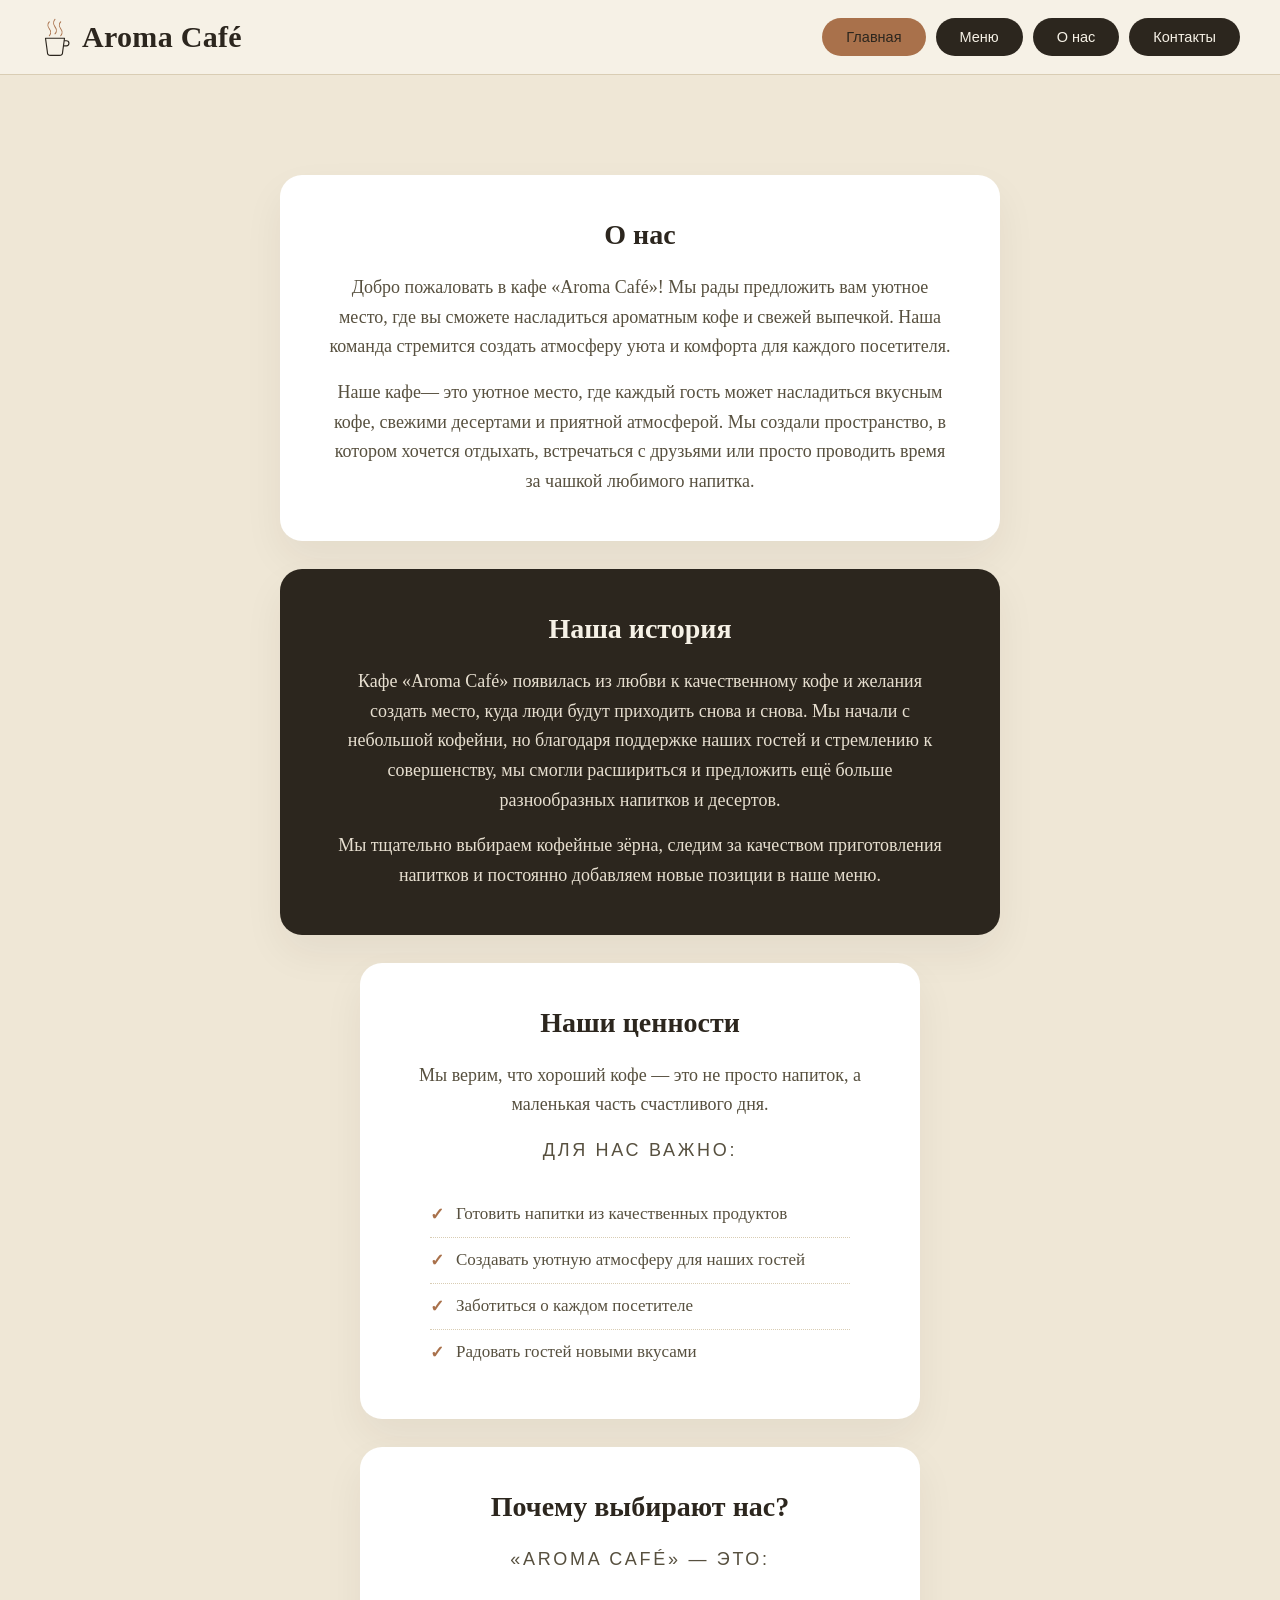
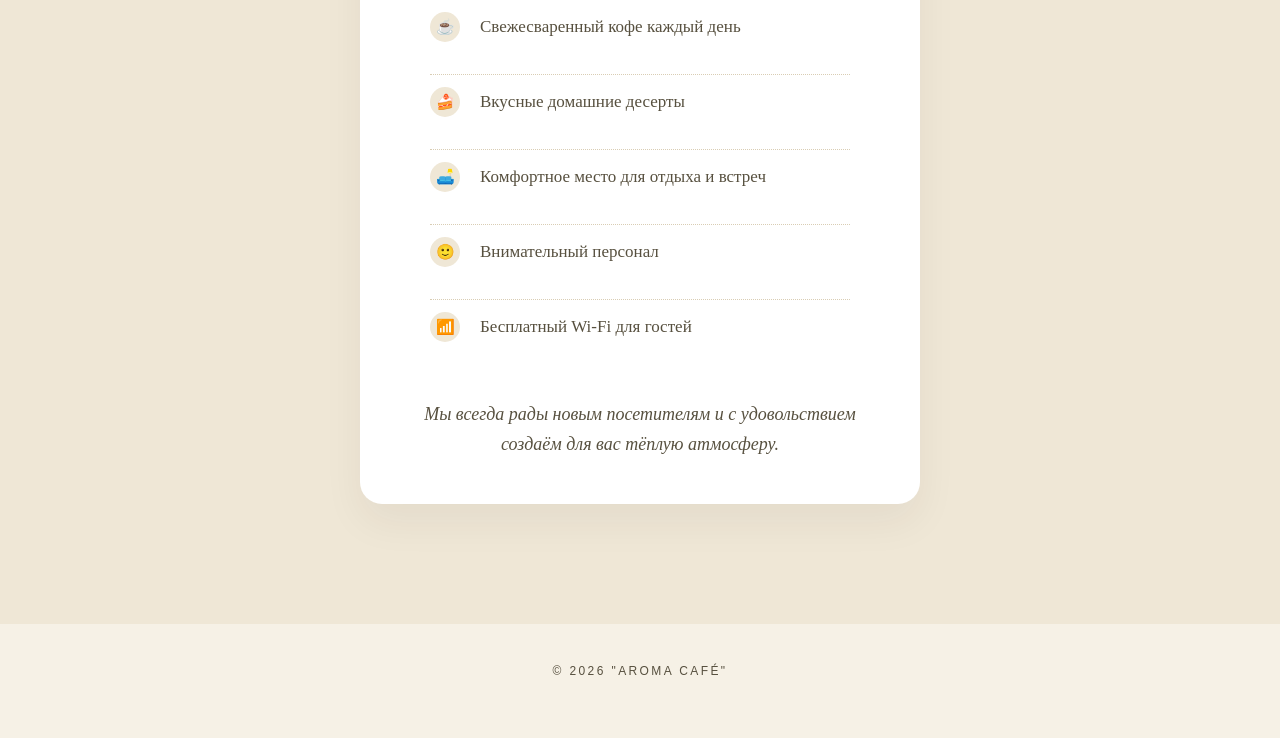
==== commit 79d6900f: "Add files via upload" ====
--- a/about.html
+++ b/about.html
@@ -32,7 +32,7 @@
       <div class="about-card">
 <h2>О нас</h2>
         <p>Добро пожаловать в кафе «Aroma Сafé»! Мы рады предложить вам уютное место, где вы сможете насладиться ароматным кофе и свежей выпечкой. Наша команда стремится создать атмосферу уюта и комфорта для каждого посетителя.</p>
-<p>Наша кофейня — это уютное место, где каждый гость может насладиться вкусным кофе, свежими десертами и приятной атмосферой. Мы создали пространство, в котором хочется отдыхать, встречаться с друзьями или просто проводить время за чашкой любимого напитка.</p>
+<p>Наше кафе— это уютное место, где каждый гость может насладиться вкусным кофе, свежими десертами и приятной атмосферой. Мы создали пространство, в котором хочется отдыхать, встречаться с друзьями или просто проводить время за чашкой любимого напитка.</p>
       </div>
  
       <div class="about-card dark">
